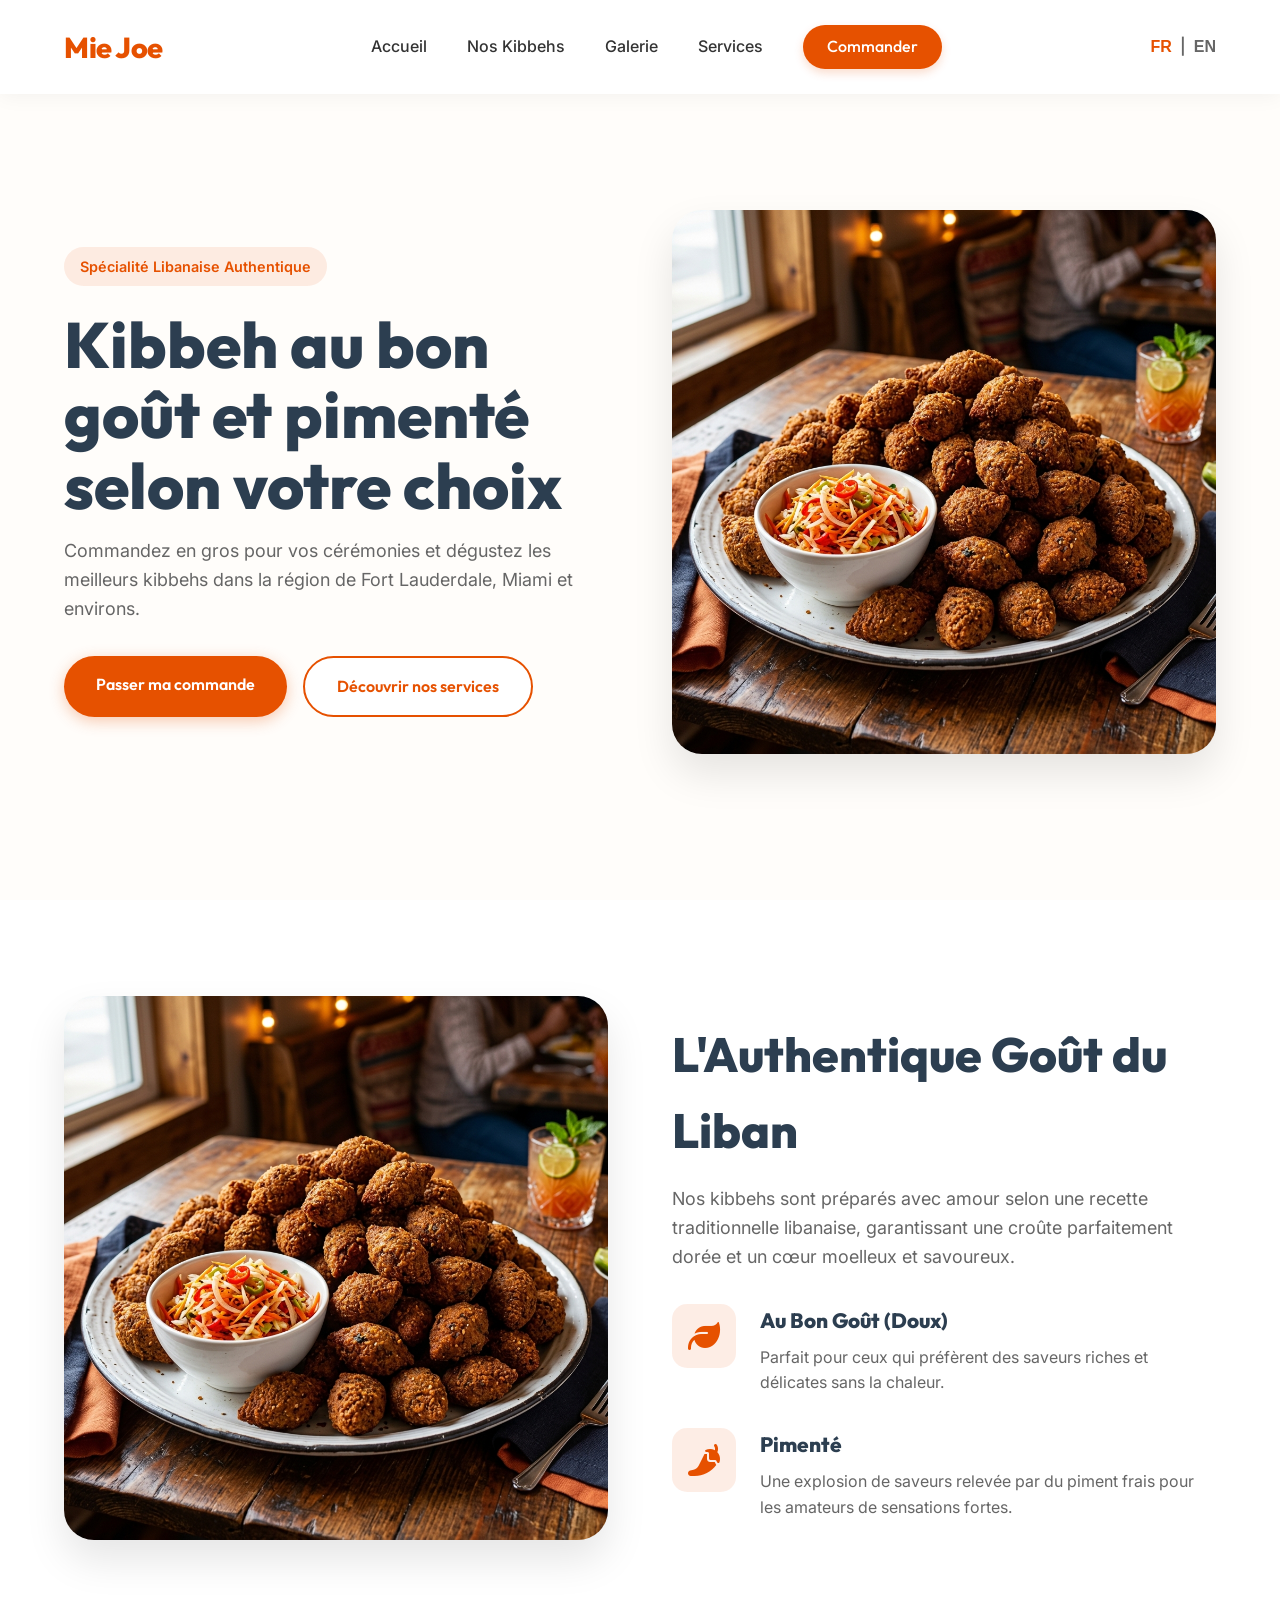
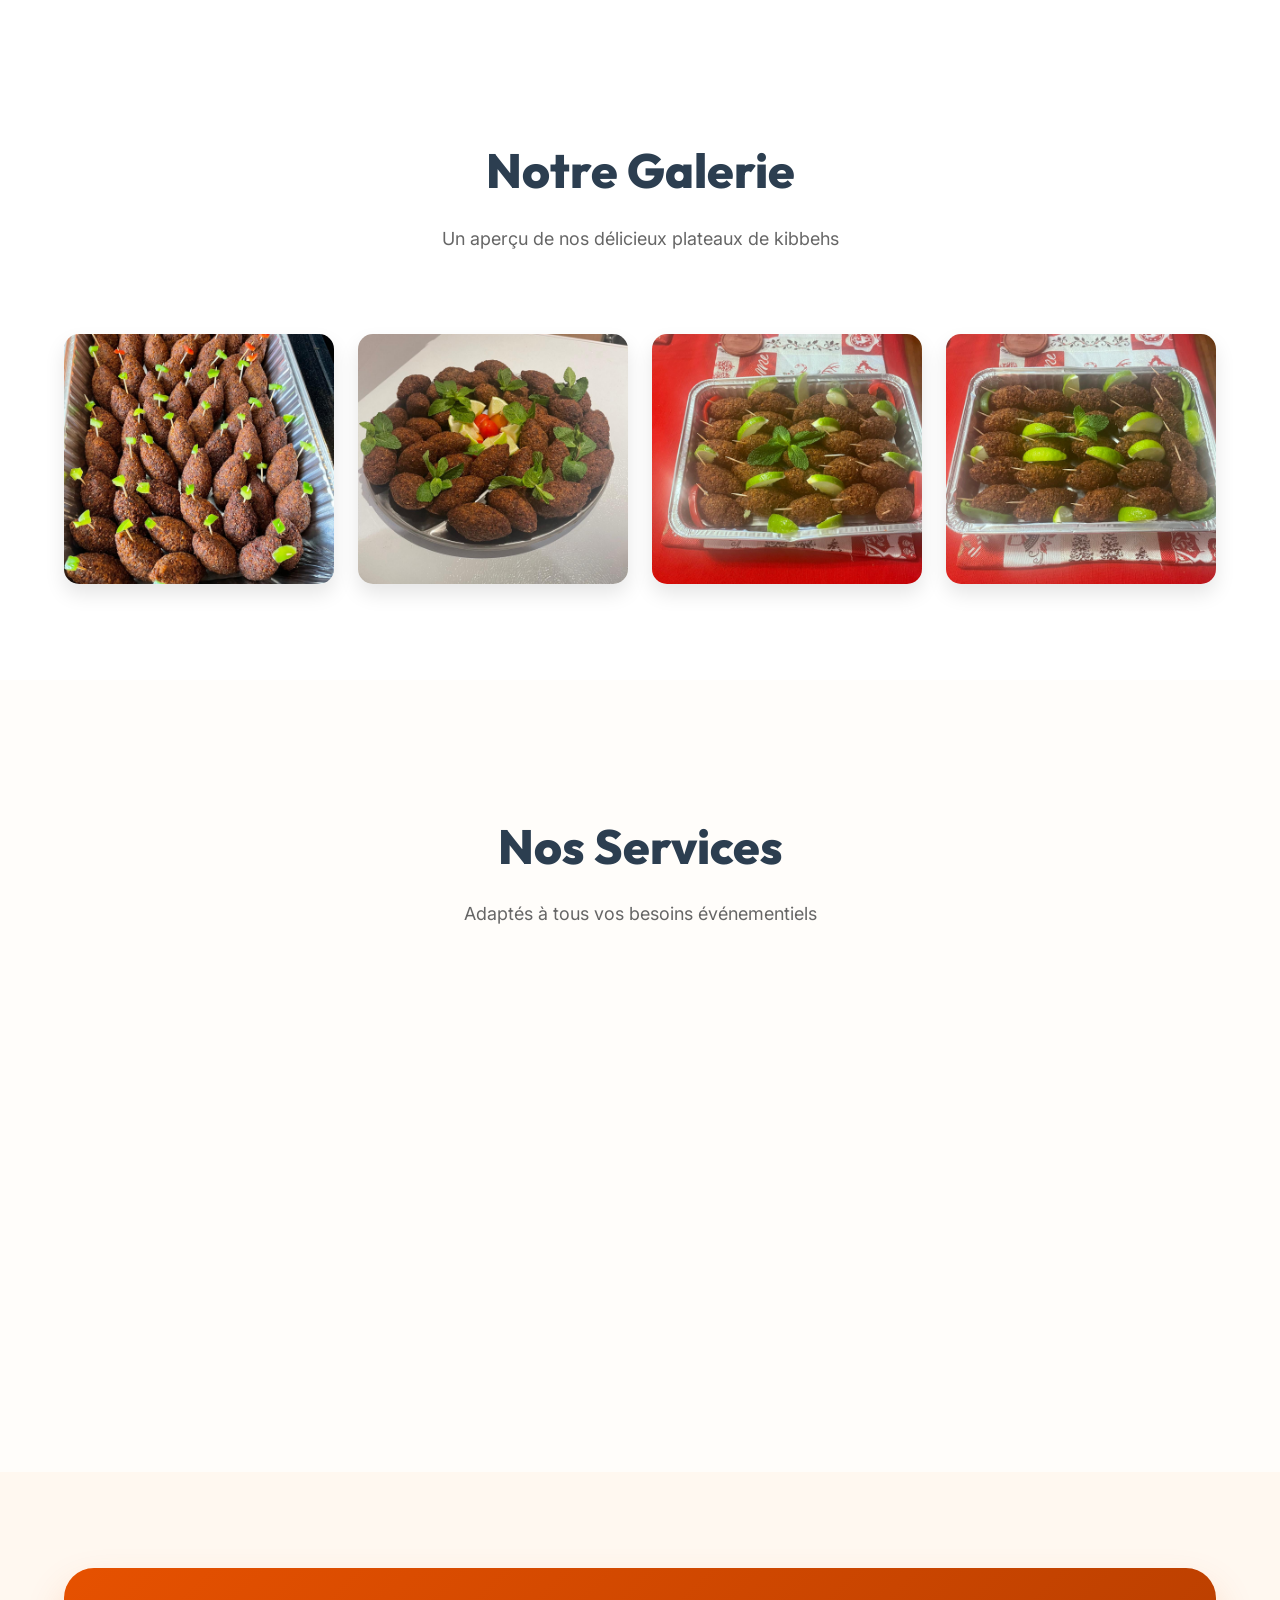
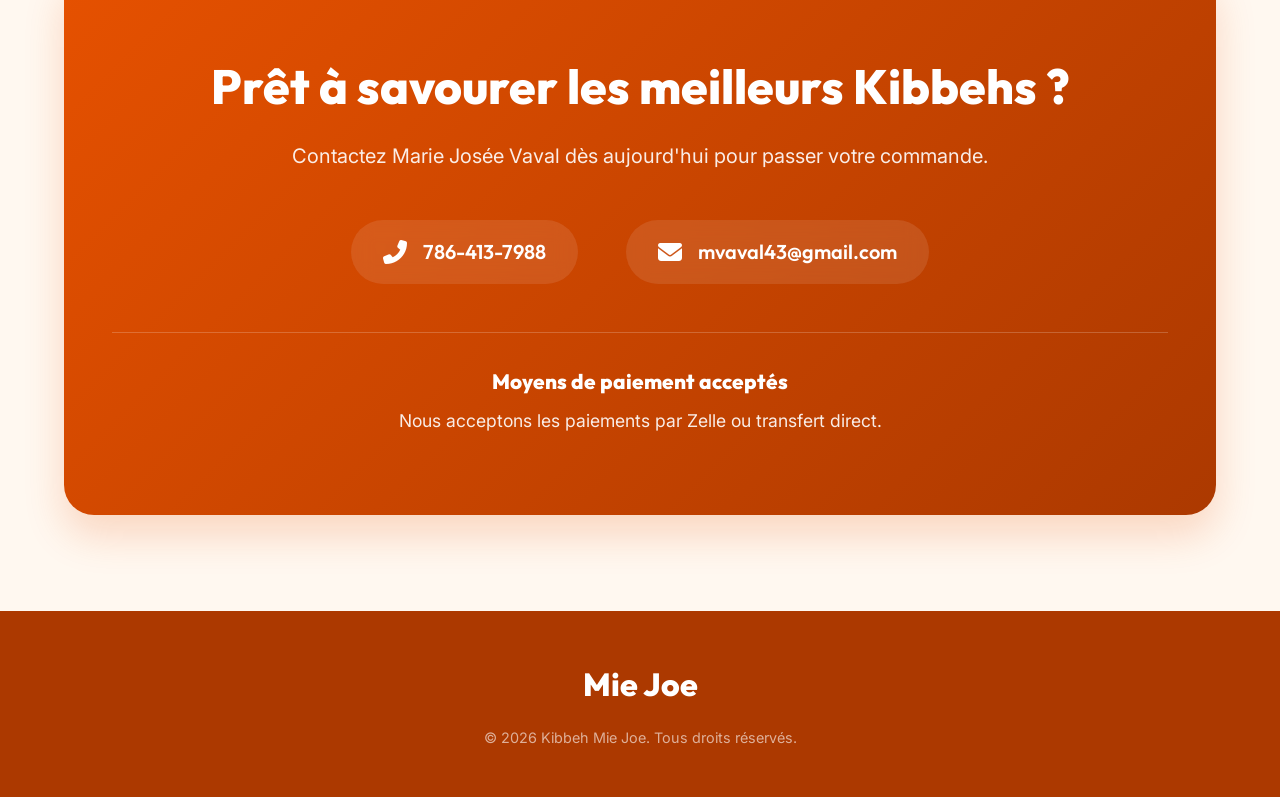
==== index.html @ a03a9767 "Initial commit pour le site web Mie Joe" ====
<!DOCTYPE html>
<html lang="fr">
<head>
    <meta charset="UTF-8">
    <meta name="viewport" content="width=device-width, initial-scale=1.0">
    <title>Kibbeh Mie Joe - L'Authentique Saveur Libanaise</title>
    <meta name="description" content="Commandez les meilleurs Kibbehs de la région chez Mie Joe. Commandes en gros à Fort Lauderdale et Miami.">
    <link rel="stylesheet" href="styles.css">
    <link href="https://fonts.googleapis.com/css2?family=Outfit:wght@400;600;800&family=Inter:wght@400;500&display=swap" rel="stylesheet">
    <link rel="stylesheet" href="https://cdnjs.cloudflare.com/ajax/libs/font-awesome/6.4.0/css/all.min.css">
</head>
<body>
    <nav class="navbar">
        <div class="logo">Mie Joe</div>
        <ul class="nav-links">
            <li><a href="#home" data-i18n="nav_home">Accueil</a></li>
            <li><a href="#about" data-i18n="nav_about">Nos Kibbehs</a></li>
            <li><a href="#gallery" data-i18n="nav_gallery">Galerie</a></li>
            <li><a href="#services" data-i18n="nav_services">Services</a></li>
            <li><a href="#contact" class="btn-primary-small" data-i18n="nav_order">Commander</a></li>
        </ul>
        <div class="nav-actions">
            <div class="lang-toggle">
                <button id="lang-fr" class="active">FR</button>
                <span>|</span>
                <button id="lang-en">EN</button>
            </div>
            <button class="hamburger" aria-label="Menu">
                <i class="fas fa-bars"></i>
            </button>
        </div>
    </nav>

    <header id="home" class="hero">
        <div class="hero-content">
            <span class="badge" data-i18n="hero_badge">Spécialité Libanaise Authentique</span>
            <h1 data-i18n="hero_title">Kibbeh au bon goût et pimenté selon votre choix</h1>
            <p data-i18n="hero_desc">Commandez en gros pour vos cérémonies et dégustez les meilleurs kibbehs dans la région de Fort Lauderdale, Miami et environs.</p>
            <div class="hero-buttons">
                <a href="#contact" class="btn-primary" data-i18n="hero_btn_order">Passer ma commande</a>
                <a href="#services" class="btn-secondary" data-i18n="hero_btn_services">Découvrir nos services</a>
            </div>
        </div>
        <div class="hero-image">
            <img src="assets/images/kibbey.png" alt="Kibbeh Mie Joe">
        </div>
    </header>

    <section id="about" class="about">
        <div class="about-grid">
            <div class="about-image">
                <img src="assets/images/kibbey.png" alt="Kibbeh délicieux">
            </div>
            <div class="about-text">
                <h2 data-i18n="about_title">L'Authentique Goût du Liban</h2>
                <p data-i18n="about_desc">Nos kibbehs sont préparés avec amour selon une recette traditionnelle libanaise, garantissant une croûte parfaitement dorée et un cœur moelleux et savoureux.</p>
                <div class="features">
                    <div class="feature-item">
                        <i class="fas fa-leaf"></i>
                        <div>
                            <h3 data-i18n="flavor_mild_title">Au Bon Goût (Doux)</h3>
                            <p data-i18n="flavor_mild_desc">Parfait pour ceux qui préfèrent des saveurs riches et délicates sans la chaleur.</p>
                        </div>
                    </div>
                    <div class="feature-item">
                        <i class="fas fa-pepper-hot"></i>
                        <div>
                            <h3 data-i18n="flavor_spicy_title">Pimenté</h3>
                            <p data-i18n="flavor_spicy_desc">Une explosion de saveurs relevée par du piment frais pour les amateurs de sensations fortes.</p>
                        </div>
                    </div>
                </div>
            </div>
        </div>
    </section>

    <section id="gallery" class="gallery fade-up">
        <h2 data-i18n="gallery_title" style="text-align: center;">Notre Galerie</h2>
        <p class="section-subtitle" data-i18n="gallery_subtitle">Un aperçu de nos délicieux plateaux de kibbehs</p>
        <div class="gallery-grid">
            <img class="gallery-img fade-up" src="assets/images/Kibbey-hero1.jpeg" alt="Kibbeh">
            <img class="gallery-img fade-up" src="assets/images/kibbey-hero2.jpeg" alt="Kibbeh">
            <img class="gallery-img fade-up" src="assets/images/kibbey-hero3.jpeg" alt="Kibbeh">
            <img class="gallery-img fade-up" src="assets/images/kibbey-hero4.jpeg" alt="Kibbeh">
        </div>
    </section>

    <section id="services" class="services">
        <h2 data-i18n="services_title">Nos Services</h2>
        <p class="section-subtitle" data-i18n="services_subtitle">Adaptés à tous vos besoins événementiels</p>
        <div class="services-container">
            <div class="service-card">
                <div class="icon-wrapper"><i class="fas fa-boxes"></i></div>
                <h3 data-i18n="srv_wholesale_title">Commandes en Gros</h3>
                <p data-i18n="srv_wholesale_desc">Idéal pour les réunions familiales, entreprises et grands rassemblements. Tarifs préférentiels pour les grandes quantités.</p>
            </div>
            <div class="service-card">
                <div class="icon-wrapper"><i class="fas fa-glass-cheers"></i></div>
                <h3 data-i18n="srv_ceremony_title">Spécial Cérémonies</h3>
                <p data-i18n="srv_ceremony_desc">Mariages, baptêmes, anniversaires... Ajoutez une touche d'authenticité à tous vos événements spéciaux.</p>
            </div>
        </div>
    </section>

    <section id="contact" class="cta-contact">
        <div class="cta-box">
            <h2 data-i18n="contact_title">Prêt à savourer les meilleurs Kibbehs ?</h2>
            <p data-i18n="contact_desc">Contactez Marie Josée Vaval dès aujourd'hui pour passer votre commande.</p>
            <div class="contact-info">
                <div class="contact-item">
                    <i class="fas fa-phone-alt"></i>
                    <a href="tel:786-413-7988">786-413-7988</a>
                </div>
                <div class="contact-item">
                    <i class="fas fa-envelope"></i>
                    <a href="mailto:mvaval43@gmail.com">mvaval43@gmail.com</a>
                </div>
            </div>
            <div class="payment-info" style="margin-top: 3rem; padding-top: 2rem; border-top: 1px solid rgba(255,255,255,0.2);">
                <h3 data-i18n="payment_title" style="font-size: 1.3rem; margin-bottom: 0.5rem; color: white;">Moyens de paiement acceptés</h3>
                <p data-i18n="payment_desc" style="margin-bottom: 0; font-size: 1.1rem; color: rgba(255,255,255,0.9);">Nous acceptons les paiements par Zelle ou transfert direct.</p>
            </div>
        </div>
    </section>

    <footer>
        <div class="footer-content">
            <div class="footer-logo">Mie Joe</div>
            <p>&copy; 2026 Kibbeh Mie Joe. <span data-i18n="footer_rights">Tous droits réservés.</span></p>
        </div>
    </footer>

    <script src="script.js"></script>
</body>
</html>
---- styles.css ----
:root {
    --primary: #e65100; /* Warm orange */
    --primary-light: #ff833a;
    --primary-dark: #ac3900;
    --secondary: #2c3e50;
    --background: #fffdfa;
    --surface: #ffffff;
    --text-main: #333333;
    --text-muted: #666666;
    --border: #f0e6d2;
    --transition: all 0.3s cubic-bezier(0.25, 0.8, 0.25, 1);
}

* {
    margin: 0;
    padding: 0;
    box-sizing: border-box;
}

html {
    scroll-behavior: smooth;
}

body {
    font-family: 'Inter', sans-serif;
    color: var(--text-main);
    background-color: var(--background);
    line-height: 1.6;
    overflow-x: hidden;
}

h1, h2, h3, h4, .logo, .footer-logo {
    font-family: 'Outfit', sans-serif;
    font-weight: 800;
}

a {
    text-decoration: none;
    color: inherit;
}

/* Typography */
h1 {
    font-size: clamp(2.5rem, 5vw, 4rem);
    line-height: 1.1;
    margin-bottom: 1rem;
    color: var(--secondary);
}

h2 {
    font-size: clamp(2rem, 4vw, 3rem);
    color: var(--secondary);
    margin-bottom: 1rem;
}

p {
    font-size: 1.125rem;
    color: var(--text-muted);
    margin-bottom: 2rem;
}

.section-subtitle {
    text-align: center;
    max-width: 600px;
    margin: 0 auto 3rem auto;
}

/* Buttons */
.btn-primary, .btn-secondary, .btn-primary-small {
    display: inline-block;
    padding: 1rem 2rem;
    border-radius: 50px;
    font-weight: 600;
    font-family: 'Outfit', sans-serif;
    transition: var(--transition);
    cursor: pointer;
    text-align: center;
}

.btn-primary {
    background: var(--primary);
    color: white;
    box-shadow: 0 4px 15px rgba(230, 81, 0, 0.3);
}

.btn-primary:hover {
    background: var(--primary-dark);
    transform: translateY(-3px);
    box-shadow: 0 8px 25px rgba(230, 81, 0, 0.4);
}

.btn-secondary {
    background: white;
    color: var(--primary);
    border: 2px solid var(--primary);
}

.btn-secondary:hover {
    background: var(--primary);
    color: white;
    transform: translateY(-3px);
}

.btn-primary-small {
    padding: 0.6rem 1.5rem;
    background: var(--primary);
    color: white;
    box-shadow: 0 4px 10px rgba(230, 81, 0, 0.2);
}

.btn-primary-small:hover {
    background: var(--primary-dark);
    transform: translateY(-2px);
}

/* Navigation */
.navbar {
    display: flex;
    justify-content: space-between;
    align-items: center;
    padding: 1.5rem 5%;
    background: rgba(255, 255, 255, 0.95);
    backdrop-filter: blur(10px);
    position: fixed;
    top: 0;
    width: 100%;
    z-index: 1000;
    box-shadow: 0 2px 20px rgba(0,0,0,0.05);
}

.logo {
    font-size: 1.8rem;
    color: var(--primary);
    letter-spacing: -0.5px;
}

.nav-links {
    display: flex;
    list-style: none;
    gap: 2.5rem;
    align-items: center;
}

.nav-links a {
    font-weight: 500;
    transition: color 0.3s;
}

.nav-links a:hover {
    color: var(--primary);
}

.hamburger {
    display: none;
    background: none;
    border: none;
    font-size: 1.5rem;
    color: var(--secondary);
    cursor: pointer;
}

/* Language Toggle */
.nav-actions {
    display: flex;
    align-items: center;
    gap: 1.5rem;
}

.lang-toggle {
    display: flex;
    align-items: center;
    gap: 0.5rem;
    font-weight: 600;
    font-family: 'Inter', sans-serif;
    color: var(--text-muted);
}

.lang-toggle button {
    background: none;
    border: none;
    color: var(--text-muted);
    font-size: 1rem;
    font-weight: 600;
    cursor: pointer;
    transition: color 0.3s;
}

.lang-toggle button:hover {
    color: var(--primary);
}

.lang-toggle button.active {
    color: var(--primary);
}

/* Hero Section */
.hero {
    display: grid;
    grid-template-columns: 1fr 1fr;
    gap: 4rem;
    align-items: center;
    padding: 10rem 5% 6rem;
    min-height: 100vh;
}

.badge {
    display: inline-block;
    padding: 0.5rem 1rem;
    background: rgba(230, 81, 0, 0.1);
    color: var(--primary);
    border-radius: 50px;
    font-weight: 600;
    font-size: 0.9rem;
    margin-bottom: 1.5rem;
}

.hero-buttons {
    display: flex;
    gap: 1rem;
}

.hero-image {
    position: relative;
    border-radius: 30px;
    overflow: hidden;
    box-shadow: 0 20px 40px rgba(0,0,0,0.1);
    transform: perspective(1000px) rotateY(-5deg);
    transition: transform 0.5s ease;
}

.hero-image:hover {
    transform: perspective(1000px) rotateY(0deg);
}

.hero-image img {
    width: 100%;
    height: auto;
    display: block;
    object-fit: cover;
}

/* About Section */
.about {
    padding: 6rem 5%;
    background: white;
}

.about-grid {
    display: grid;
    grid-template-columns: 1fr 1fr;
    gap: 4rem;
    align-items: center;
}

.about-image {
    border-radius: 30px;
    overflow: hidden;
    box-shadow: 0 20px 40px rgba(0,0,0,0.1);
}

.about-image img {
    width: 100%;
    height: auto;
    display: block;
    object-fit: cover;
}

.features {
    display: flex;
    flex-direction: column;
    gap: 2rem;
    margin-top: 2rem;
}

.feature-item {
    display: flex;
    gap: 1.5rem;
    align-items: flex-start;
}

.feature-item i {
    font-size: 2rem;
    color: var(--primary);
    background: rgba(230, 81, 0, 0.1);
    padding: 1rem;
    border-radius: 15px;
}

.feature-item h3 {
    margin-bottom: 0.5rem;
    font-size: 1.3rem;
    color: var(--secondary);
}

.feature-item p {
    margin-bottom: 0;
    font-size: 1rem;
}

/* Services */
.services {
    padding: 8rem 5%;
    background: var(--background);
}

.services > h2 {
    text-align: center;
}

.services-container {
    display: grid;
    grid-template-columns: repeat(auto-fit, minmax(300px, 1fr));
    gap: 2.5rem;
    margin-top: 4rem;
}

.service-card {
    background: white;
    padding: 3rem 2rem;
    border-radius: 20px;
    box-shadow: 0 10px 30px rgba(0,0,0,0.05);
    text-align: center;
    transition: var(--transition);
    border: 1px solid var(--border);
}

.service-card:hover {
    transform: translateY(-10px);
    box-shadow: 0 20px 40px rgba(230, 81, 0, 0.1);
    border-color: var(--primary-light);
}

.icon-wrapper {
    width: 80px;
    height: 80px;
    background: rgba(230, 81, 0, 0.1);
    border-radius: 50%;
    display: flex;
    align-items: center;
    justify-content: center;
    margin: 0 auto 1.5rem;
}

.icon-wrapper i {
    font-size: 2.5rem;
    color: var(--primary);
}

/* Gallery Section */
.gallery {
    padding: 6rem 5%;
    background: white;
}
.gallery > h2 {
    color: var(--secondary);
}
.gallery-grid {
    display: grid;
    grid-template-columns: repeat(auto-fit, minmax(250px, 1fr));
    gap: 1.5rem;
    padding-top: 2rem;
}
.gallery-img {
    width: 100%;
    height: 250px;
    object-fit: cover;
    border-radius: 15px;
    box-shadow: 0 10px 20px rgba(0,0,0,0.1);
    transition: transform 0.3s cubic-bezier(0.25, 0.8, 0.25, 1), box-shadow 0.3s;
}
.gallery-img:hover {
    transform: scale(1.03);
    box-shadow: 0 15px 30px rgba(230, 81, 0, 0.2);
}

/* CTA Contact */
.cta-contact {
    padding: 6rem 5%;
    background: #fff8f0; /* Couleur crème/orange très clair pour le fond en bas */
}

.cta-box {
    background: linear-gradient(135deg, var(--primary) 0%, var(--primary-dark) 100%);
    border-radius: 30px;
    padding: 5rem 3rem;
    text-align: center;
    color: white;
    box-shadow: 0 20px 40px rgba(230, 81, 0, 0.2);
}

.cta-box h2 {
    color: white;
}

.cta-box p {
    color: rgba(255,255,255,0.9);
    font-size: 1.25rem;
}

.contact-info {
    display: flex;
    justify-content: center;
    gap: 3rem;
    margin-top: 3rem;
    flex-wrap: wrap;
}

.contact-item {
    display: flex;
    align-items: center;
    gap: 1rem;
    background: rgba(255,255,255,0.1);
    padding: 1rem 2rem;
    border-radius: 50px;
    backdrop-filter: blur(10px);
    transition: var(--transition);
}

.contact-item:hover {
    background: rgba(255,255,255,0.2);
    transform: translateY(-5px);
}

.contact-item i {
    font-size: 1.5rem;
}

.contact-item a {
    font-size: 1.25rem;
    font-weight: 600;
    font-family: 'Outfit', sans-serif;
}

/* Footer */
footer {
    background: var(--primary-dark); /* Changé pour une couleur chaude assortie au thème */
    color: white;
    padding: 3rem 5%;
    text-align: center;
}

.footer-logo {
    color: white;
    font-size: 2rem;
    margin-bottom: 1rem;
}

.footer-content p {
    margin-bottom: 0;
    color: rgba(255,255,255,0.6);
    font-size: 0.9rem;
}

/* Responsive Design */
@media (max-width: 992px) {
    .hero, .about-grid {
        grid-template-columns: 1fr;
        text-align: center;
        gap: 3rem;
    }
    
    .hero {
        padding-top: 8rem;
    }

    .hero-buttons {
        justify-content: center;
    }
    
    .feature-item {
        text-align: left;
    }
}

@media (max-width: 768px) {
    .hamburger {
        display: block;
    }
    
    .nav-actions {
        gap: 1rem;
    }
    
    .nav-links {
        position: absolute;
        top: 100%;
        left: 0;
        width: 100%;
        background: white;
        flex-direction: column;
        padding: 2rem;
        box-shadow: 0 10px 20px rgba(0,0,0,0.1);
        clip-path: polygon(0 0, 100% 0, 100% 0, 0 0);
        transition: clip-path 0.4s ease-in-out;
    }
    
    .nav-links.active {
        clip-path: polygon(0 0, 100% 0, 100% 100%, 0 100%);
    }

    .contact-info {
        flex-direction: column;
        gap: 1.5rem;
    }
    
    .hero h1 {
        font-size: 2.5rem;
    }
}

/* Animations */
.fade-up {
    opacity: 0;
    transform: translateY(30px);
    transition: opacity 0.8s ease, transform 0.8s ease;
}

.fade-up.visible {
    opacity: 1;
    transform: translateY(0);
}
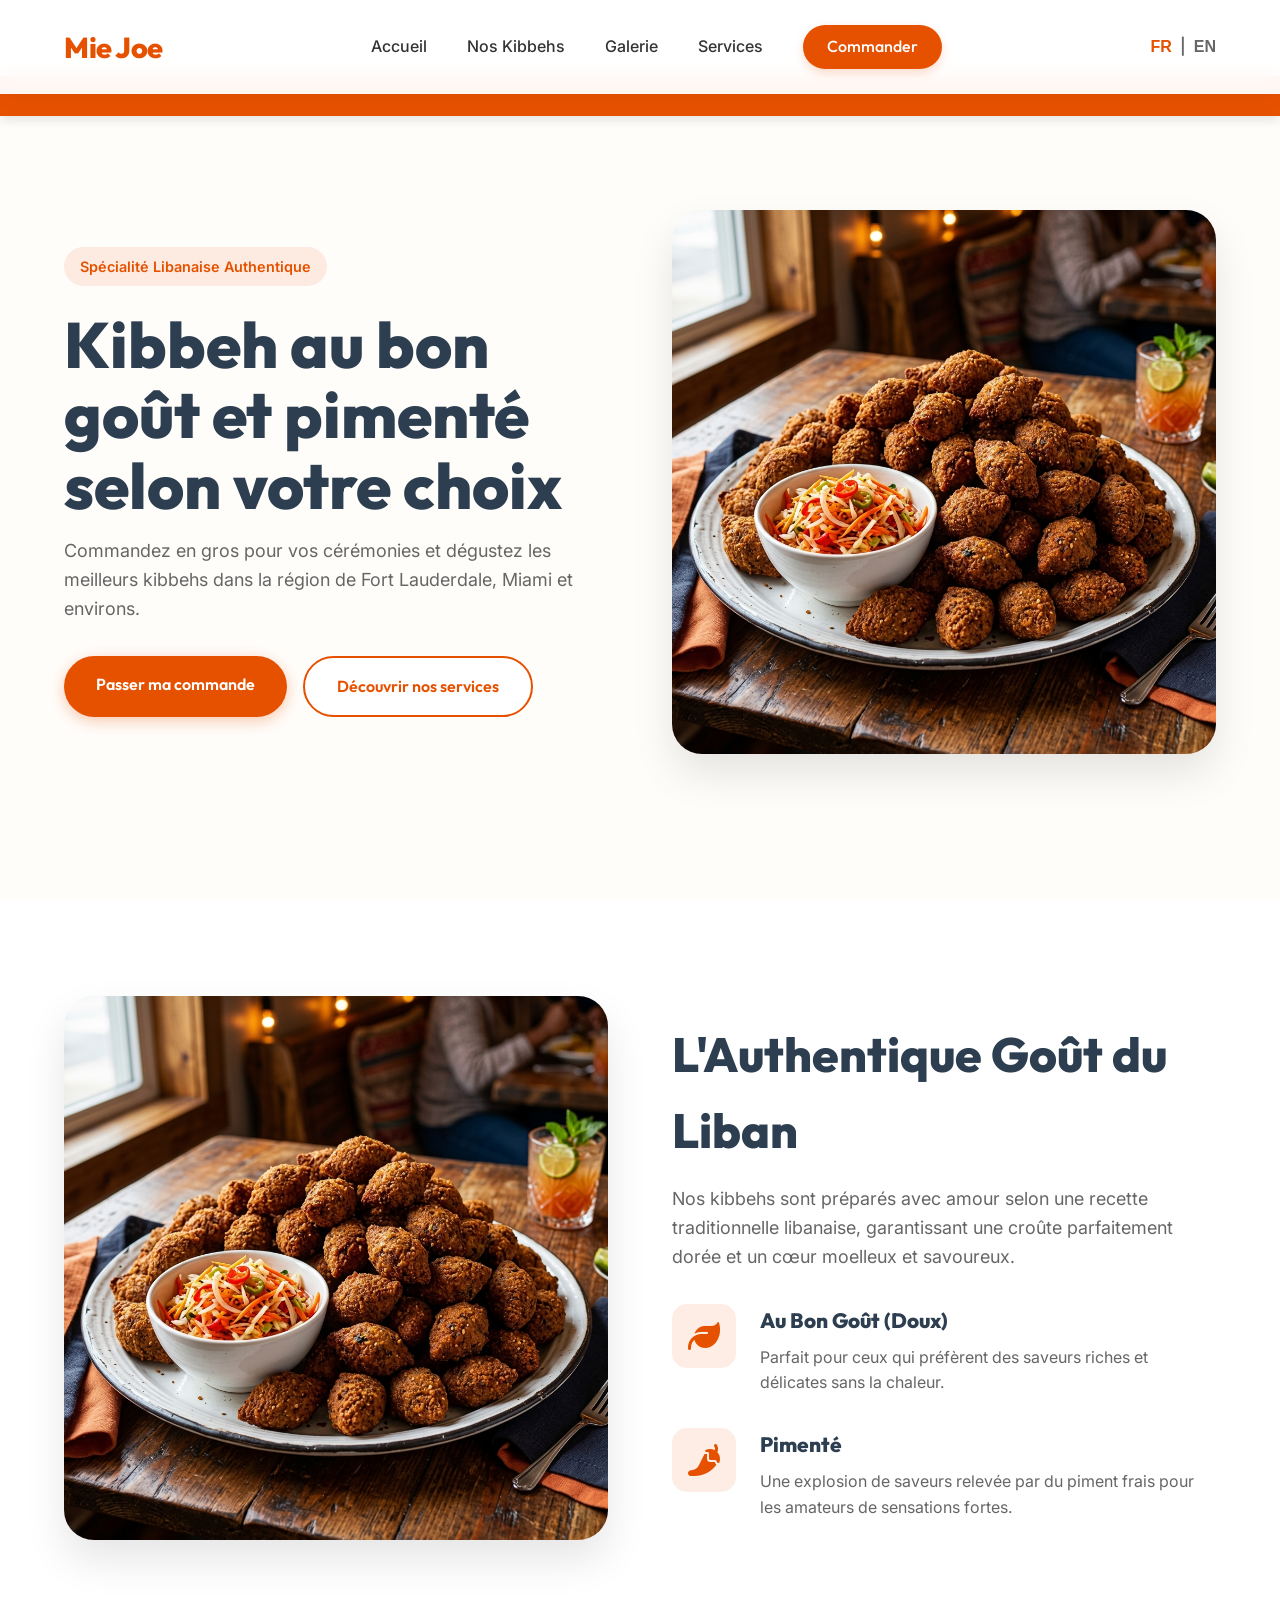
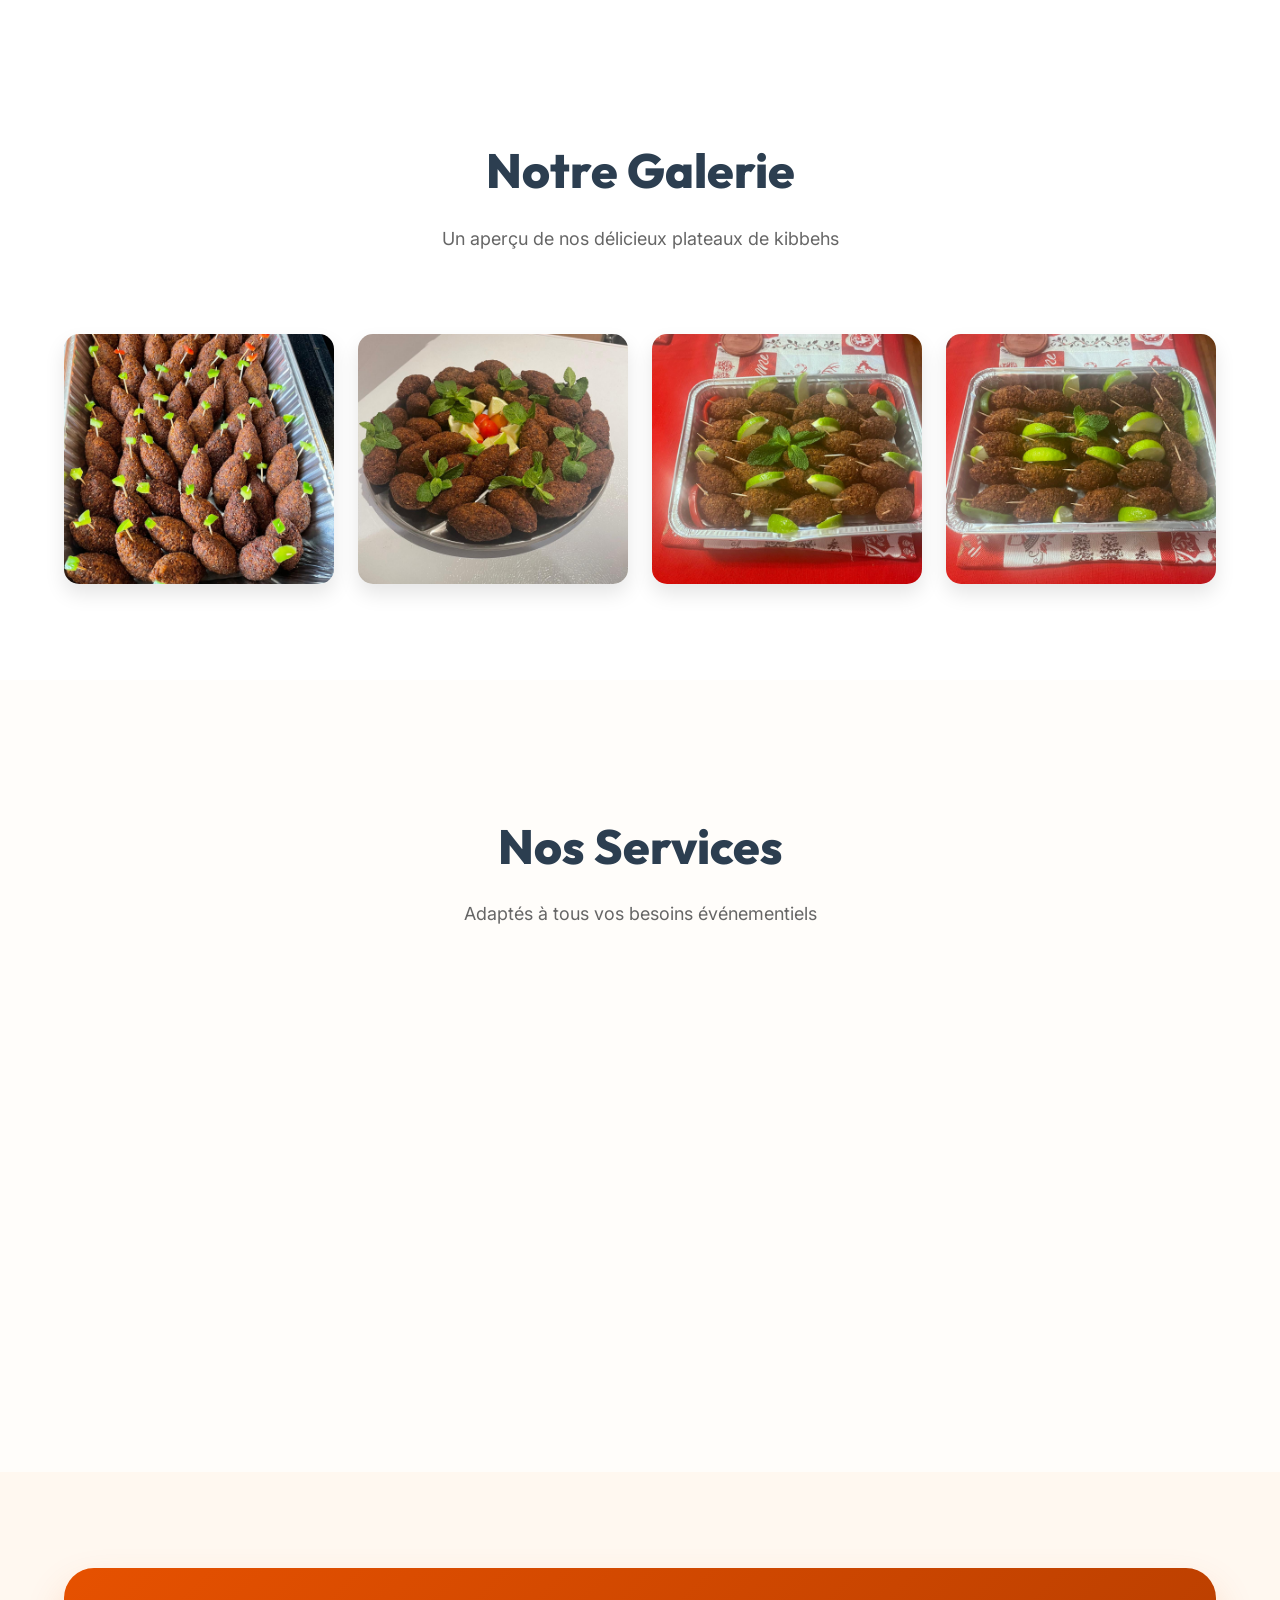
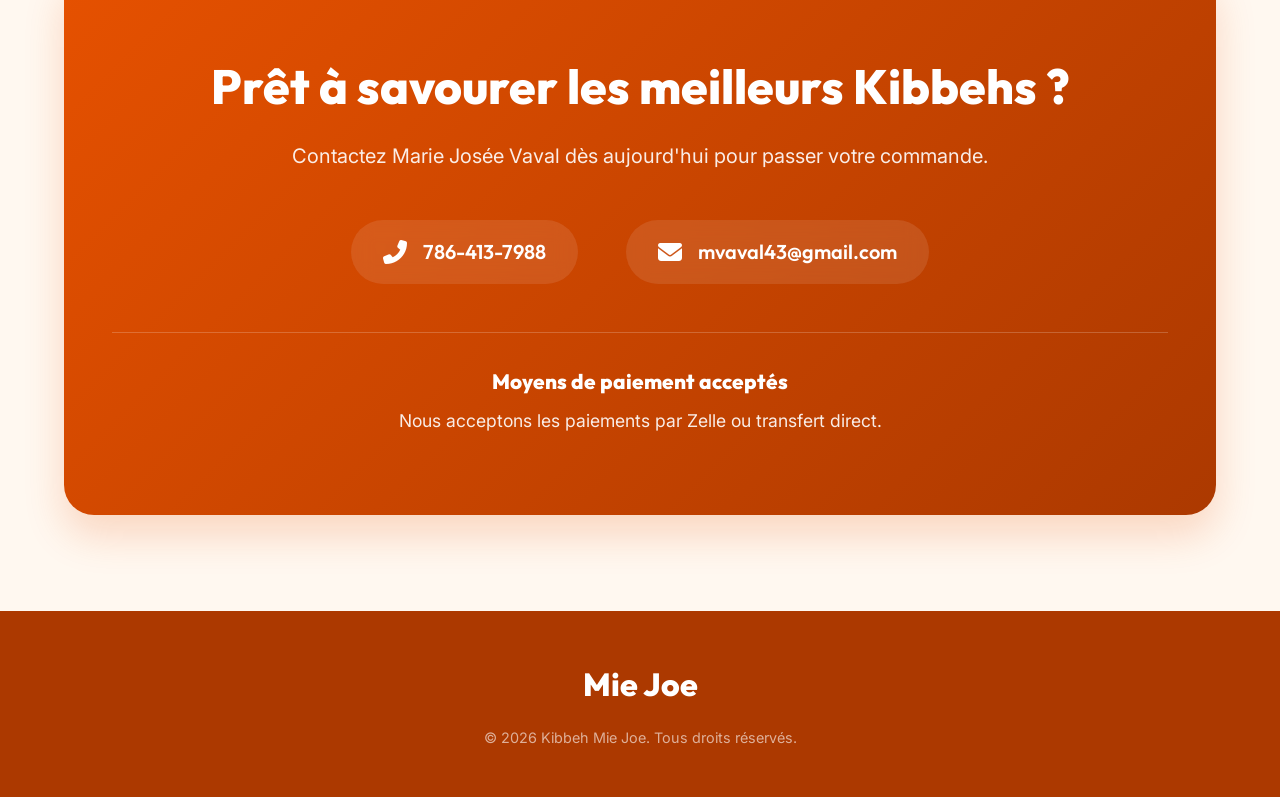
==== commit 79355639: "Ajout d'une barre défilante pour les cérémonies" ====
--- a/index.html
+++ b/index.html
@@ -30,6 +30,16 @@
             </button>
         </div>
     </nav>
+    
+    <!-- Barre défilante -->
+    <div class="ticker-wrap">
+        <div class="ticker">
+            <div class="ticker__item">✨ Un prix spécial est réservé pour les cérémonies : Mariages, Baptêmes, Anniversaires ✨</div>
+            <div class="ticker__item">✨ Un prix spécial est réservé pour les cérémonies : Mariages, Baptêmes, Anniversaires ✨</div>
+            <div class="ticker__item">✨ Un prix spécial est réservé pour les cérémonies : Mariages, Baptêmes, Anniversaires ✨</div>
+            <div class="ticker__item">✨ Un prix spécial est réservé pour les cérémonies : Mariages, Baptêmes, Anniversaires ✨</div>
+        </div>
+    </div>
 
     <header id="home" class="hero">
         <div class="hero-content">
--- a/styles.css
+++ b/styles.css
@@ -191,6 +191,43 @@
 
 .lang-toggle button.active {
     color: var(--primary);
+}
+
+/* Ticker / Marquee */
+.ticker-wrap {
+    position: fixed;
+    top: 76px; /* Ajustement sous la barre de navigation */
+    width: 100%;
+    overflow: hidden;
+    height: 40px;
+    background-color: var(--primary);
+    color: white;
+    box-sizing: border-box;
+    z-index: 999;
+    box-shadow: 0 4px 10px rgba(0,0,0,0.1);
+}
+
+.ticker {
+    display: inline-flex;
+    white-space: nowrap;
+    padding-left: 100%;
+    animation: ticker 30s linear infinite;
+    align-items: center;
+    height: 100%;
+}
+
+.ticker__item {
+    padding: 0 3rem;
+    font-size: 0.95rem;
+    font-weight: 600;
+    letter-spacing: 1px;
+    font-family: 'Outfit', sans-serif;
+    text-transform: uppercase;
+}
+
+@keyframes ticker {
+    0% { transform: translate3d(0, 0, 0); }
+    100% { transform: translate3d(-100%, 0, 0); }
 }
 
 /* Hero Section */
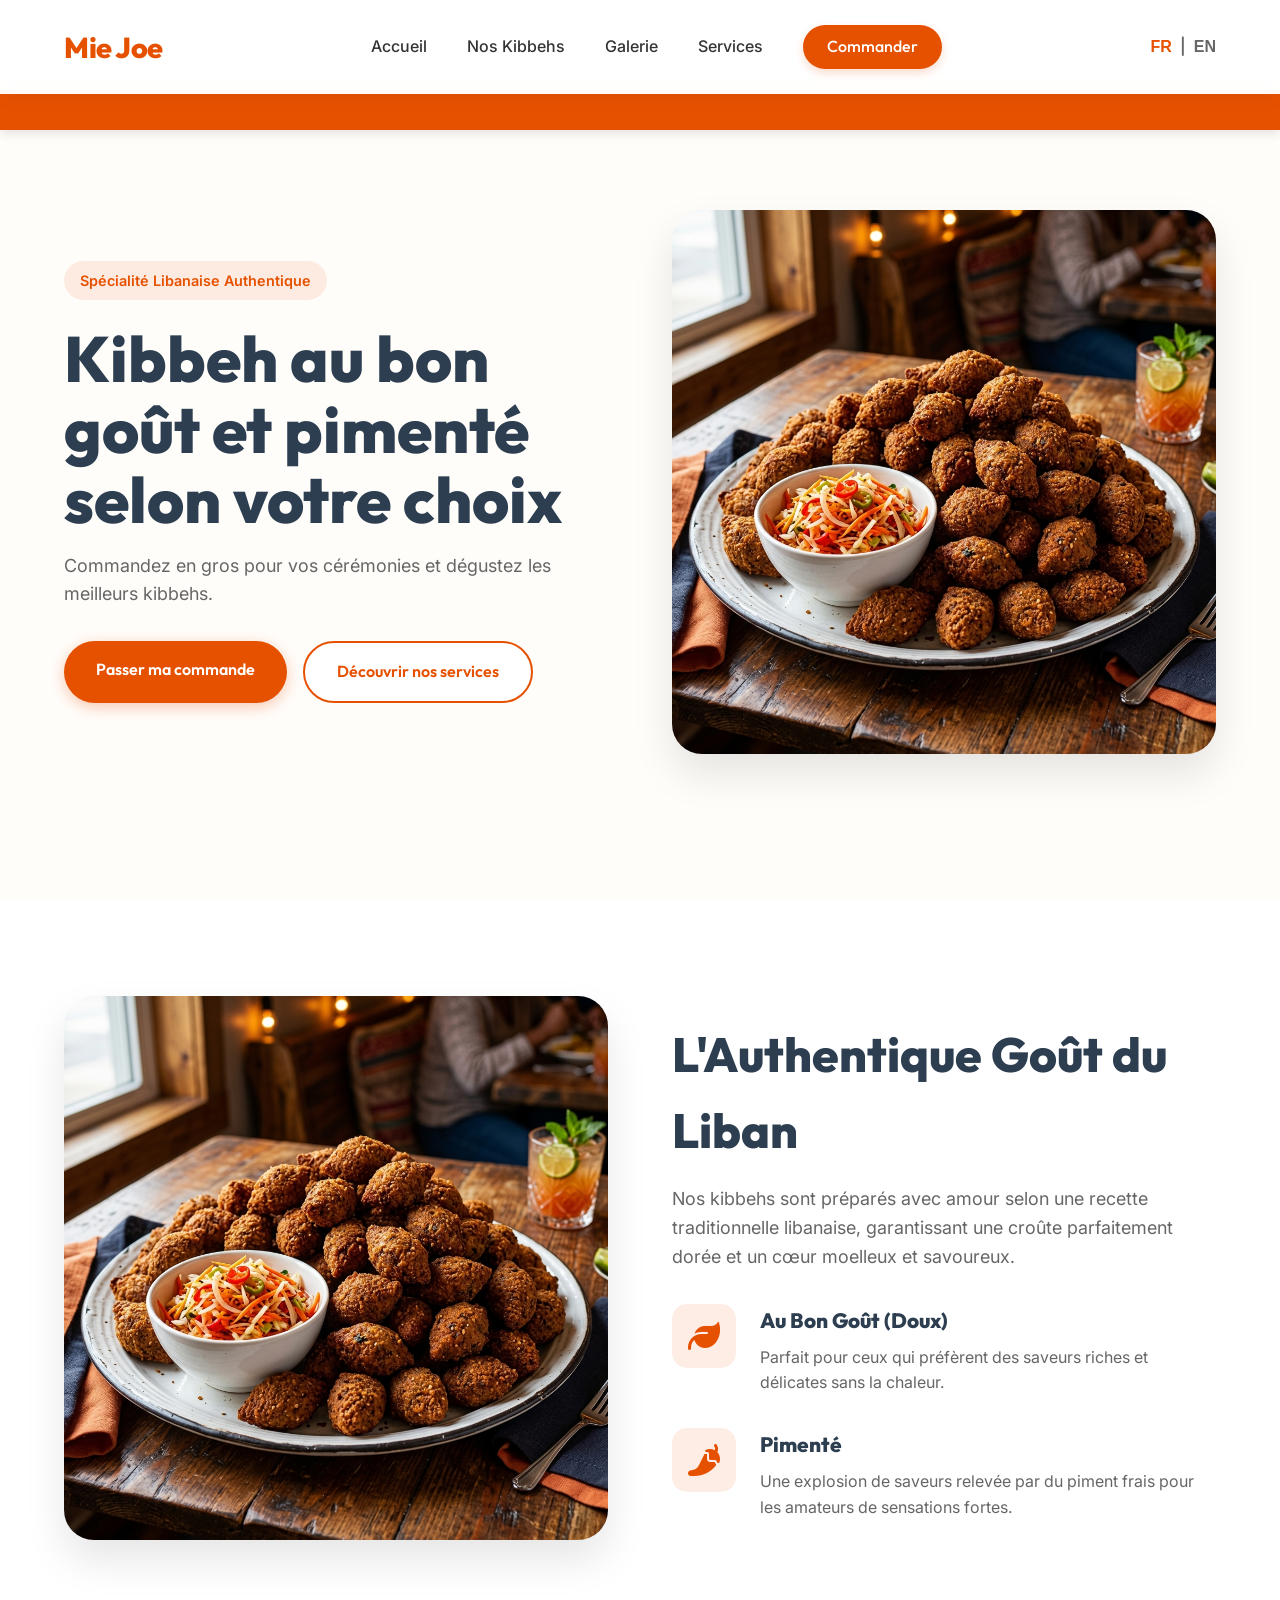
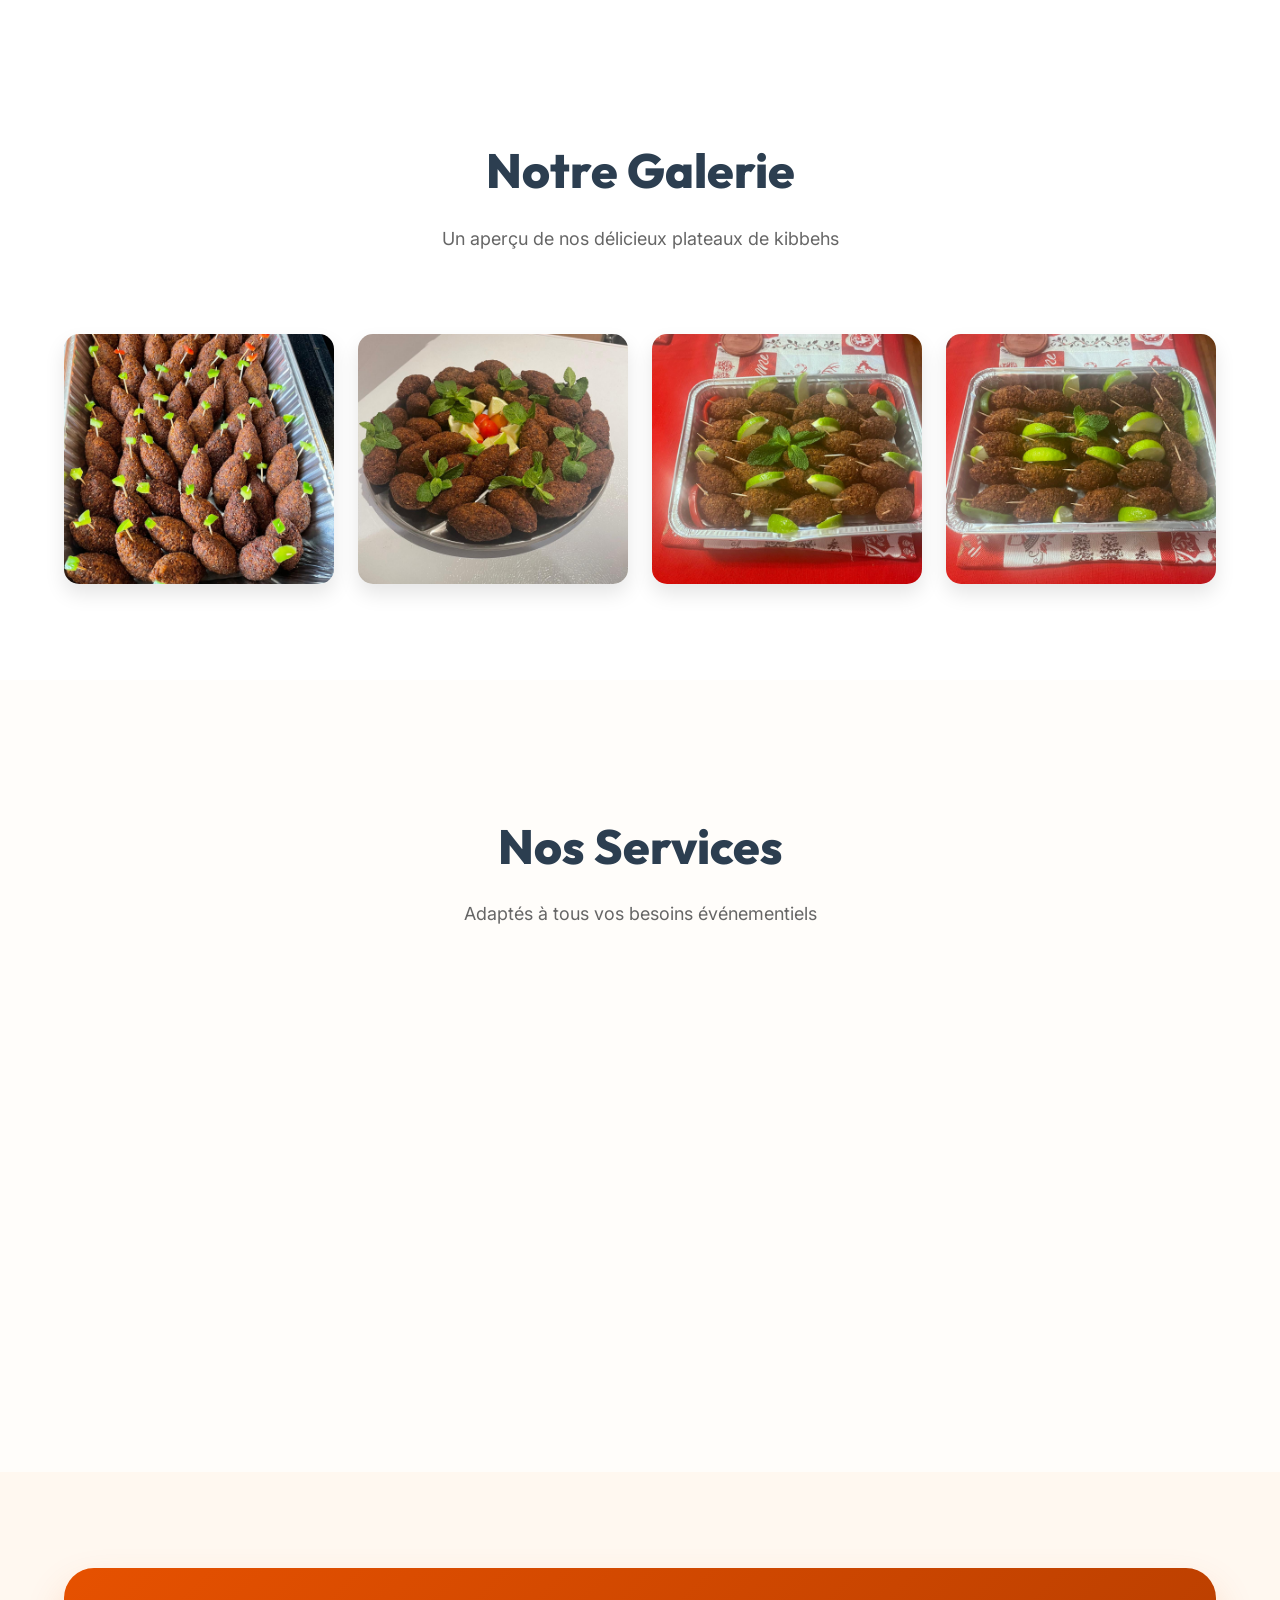
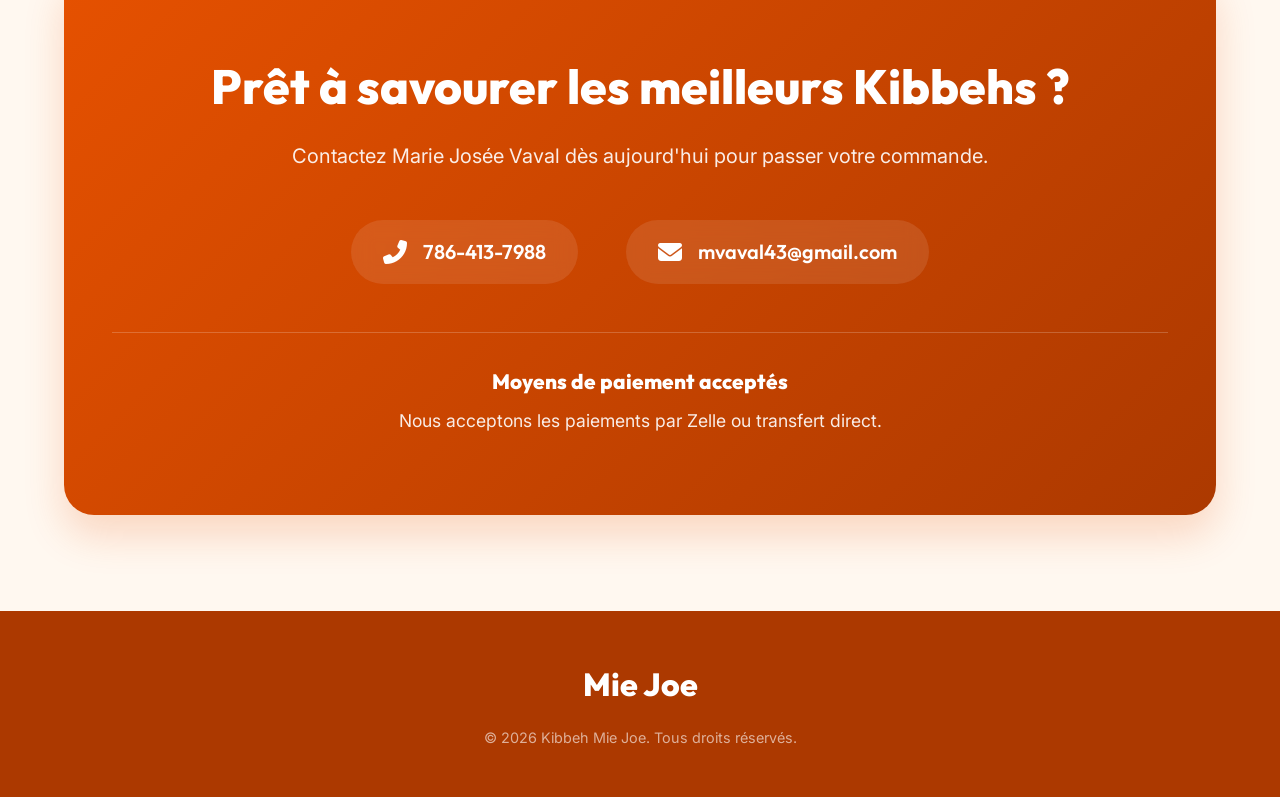
==== commit d3d66ba8: "Retrait de la mention des régions pour la livraison" ====
--- a/index.html
+++ b/index.html
@@ -45,7 +45,7 @@
         <div class="hero-content">
             <span class="badge" data-i18n="hero_badge">Spécialité Libanaise Authentique</span>
             <h1 data-i18n="hero_title">Kibbeh au bon goût et pimenté selon votre choix</h1>
-            <p data-i18n="hero_desc">Commandez en gros pour vos cérémonies et dégustez les meilleurs kibbehs dans la région de Fort Lauderdale, Miami et environs.</p>
+            <p data-i18n="hero_desc">Commandez en gros pour vos cérémonies et dégustez les meilleurs kibbehs.</p>
             <div class="hero-buttons">
                 <a href="#contact" class="btn-primary" data-i18n="hero_btn_order">Passer ma commande</a>
                 <a href="#services" class="btn-secondary" data-i18n="hero_btn_services">Découvrir nos services</a>
--- a/styles.css
+++ b/styles.css
@@ -196,7 +196,7 @@
 /* Ticker / Marquee */
 .ticker-wrap {
     position: fixed;
-    top: 76px; /* Ajustement sous la barre de navigation */
+    top: 90px; /* Ajustement plus bas pour être sûr qu'elle n'est pas cachée par la barre de navigation */
     width: 100%;
     overflow: hidden;
     height: 40px;
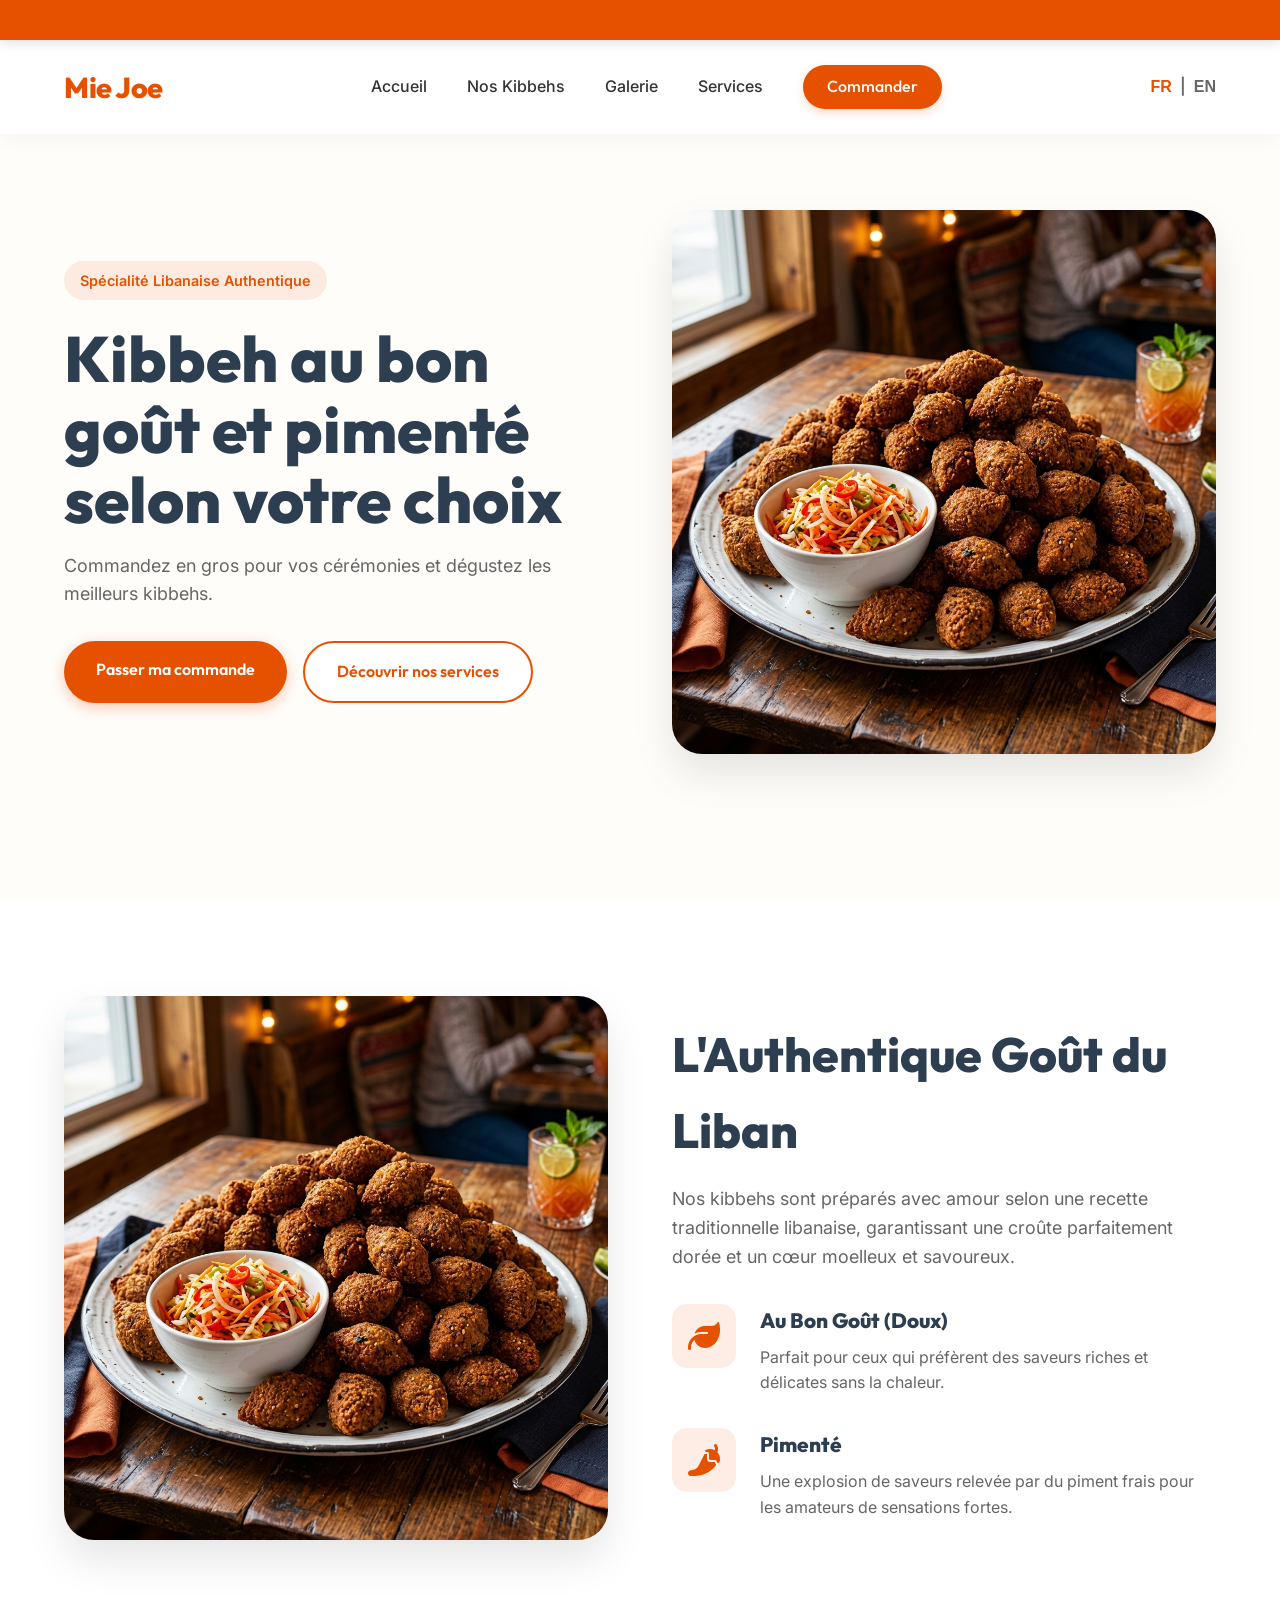
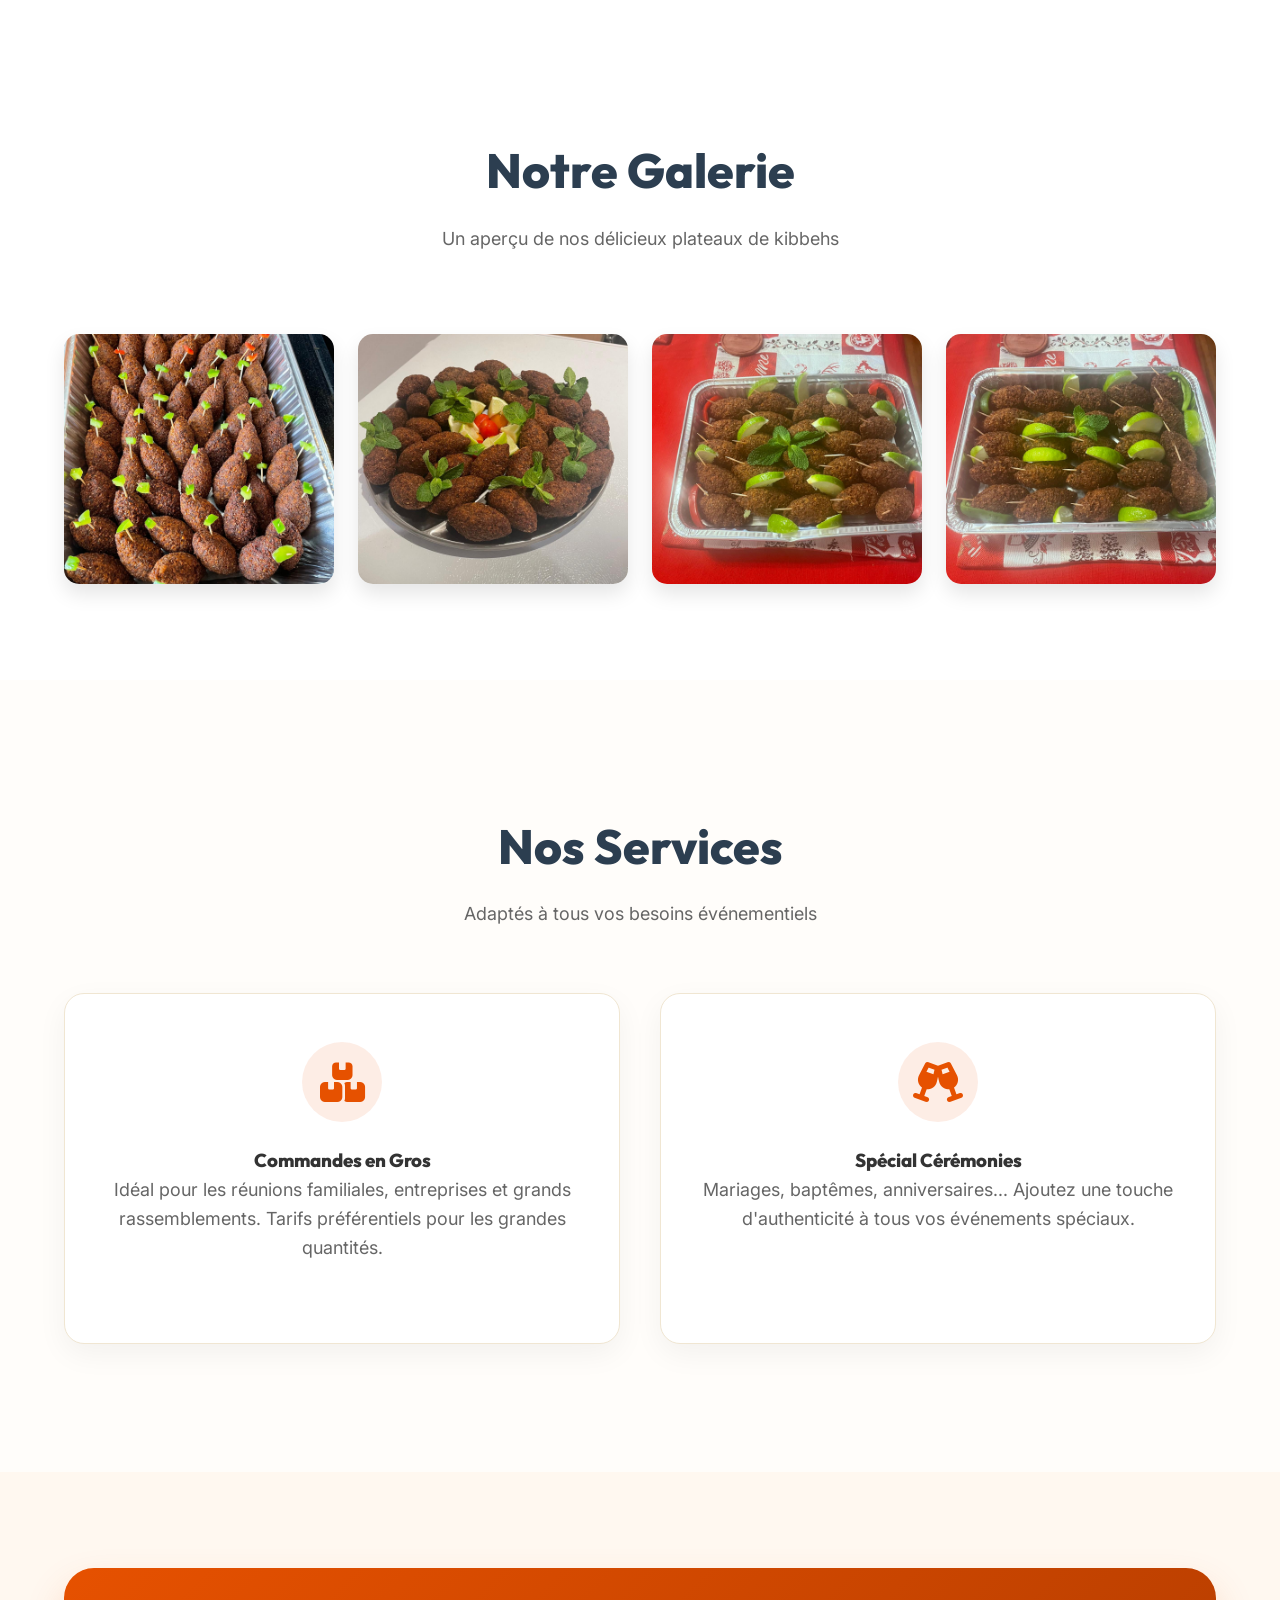
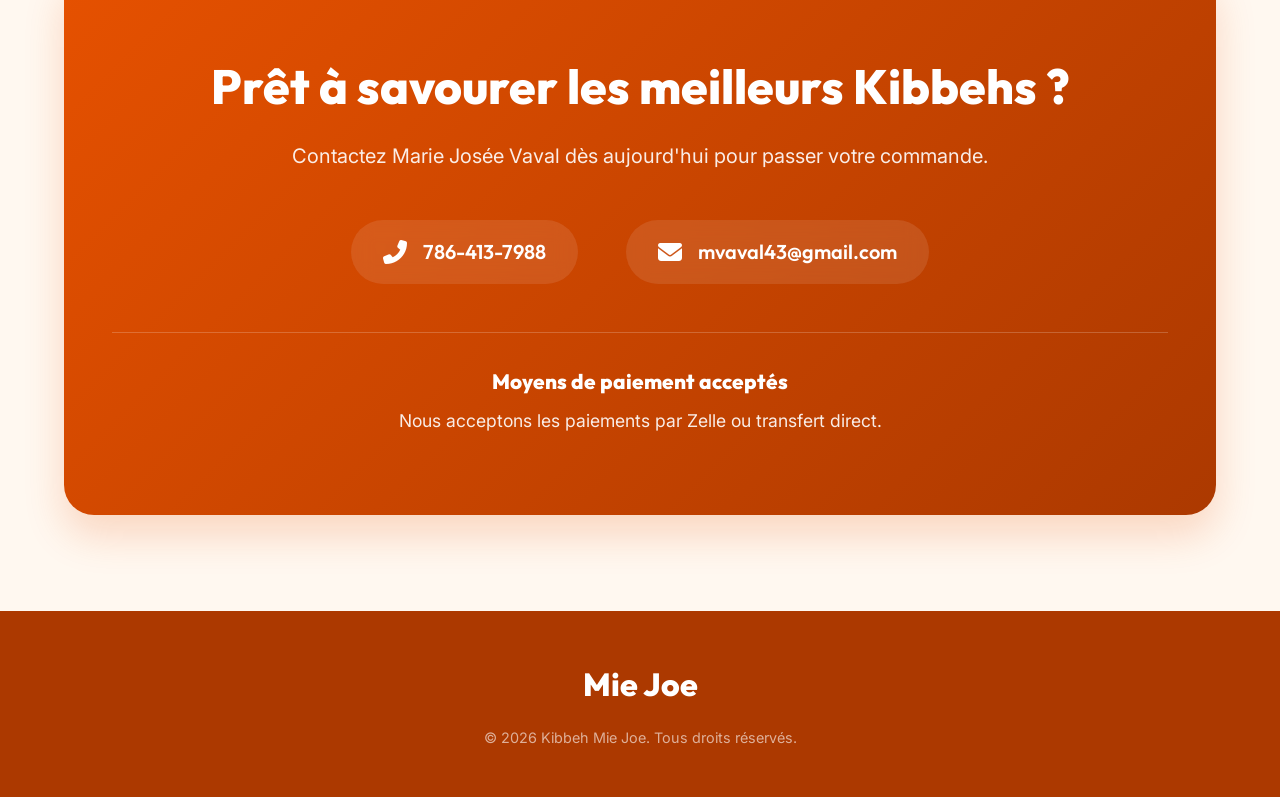
==== commit 17c4bf20: "Forcer le rafraichissement du cache du navigateur (v2)" ====
--- a/index.html
+++ b/index.html
@@ -4,8 +4,8 @@
     <meta charset="UTF-8">
     <meta name="viewport" content="width=device-width, initial-scale=1.0">
     <title>Kibbeh Mie Joe - L'Authentique Saveur Libanaise</title>
-    <meta name="description" content="Commandez les meilleurs Kibbehs de la région chez Mie Joe. Commandes en gros à Fort Lauderdale et Miami.">
-    <link rel="stylesheet" href="styles.css">
+    <meta name="description" content="Commandez les meilleurs Kibbehs de la région chez Mie Joe. Commandes en gros disponibles.">
+    <link rel="stylesheet" href="styles.css?v=2">
     <link href="https://fonts.googleapis.com/css2?family=Outfit:wght@400;600;800&family=Inter:wght@400;500&display=swap" rel="stylesheet">
     <link rel="stylesheet" href="https://cdnjs.cloudflare.com/ajax/libs/font-awesome/6.4.0/css/all.min.css">
 </head>
@@ -140,6 +140,6 @@
         </div>
     </footer>
 
-    <script src="script.js"></script>
+    <script src="script.js?v=2"></script>
 </body>
 </html>
--- a/styles.css
+++ b/styles.css
@@ -122,7 +122,7 @@
     background: rgba(255, 255, 255, 0.95);
     backdrop-filter: blur(10px);
     position: fixed;
-    top: 0;
+    top: 40px; /* Décalé pour laisser la place à la barre défilante */
     width: 100%;
     z-index: 1000;
     box-shadow: 0 2px 20px rgba(0,0,0,0.05);
@@ -196,14 +196,14 @@
 /* Ticker / Marquee */
 .ticker-wrap {
     position: fixed;
-    top: 90px; /* Ajustement plus bas pour être sûr qu'elle n'est pas cachée par la barre de navigation */
+    top: 0; /* Tout en haut de la page */
     width: 100%;
     overflow: hidden;
     height: 40px;
     background-color: var(--primary);
     color: white;
     box-sizing: border-box;
-    z-index: 999;
+    z-index: 1001; /* Au-dessus de la barre de navigation */
     box-shadow: 0 4px 10px rgba(0,0,0,0.1);
 }
 
